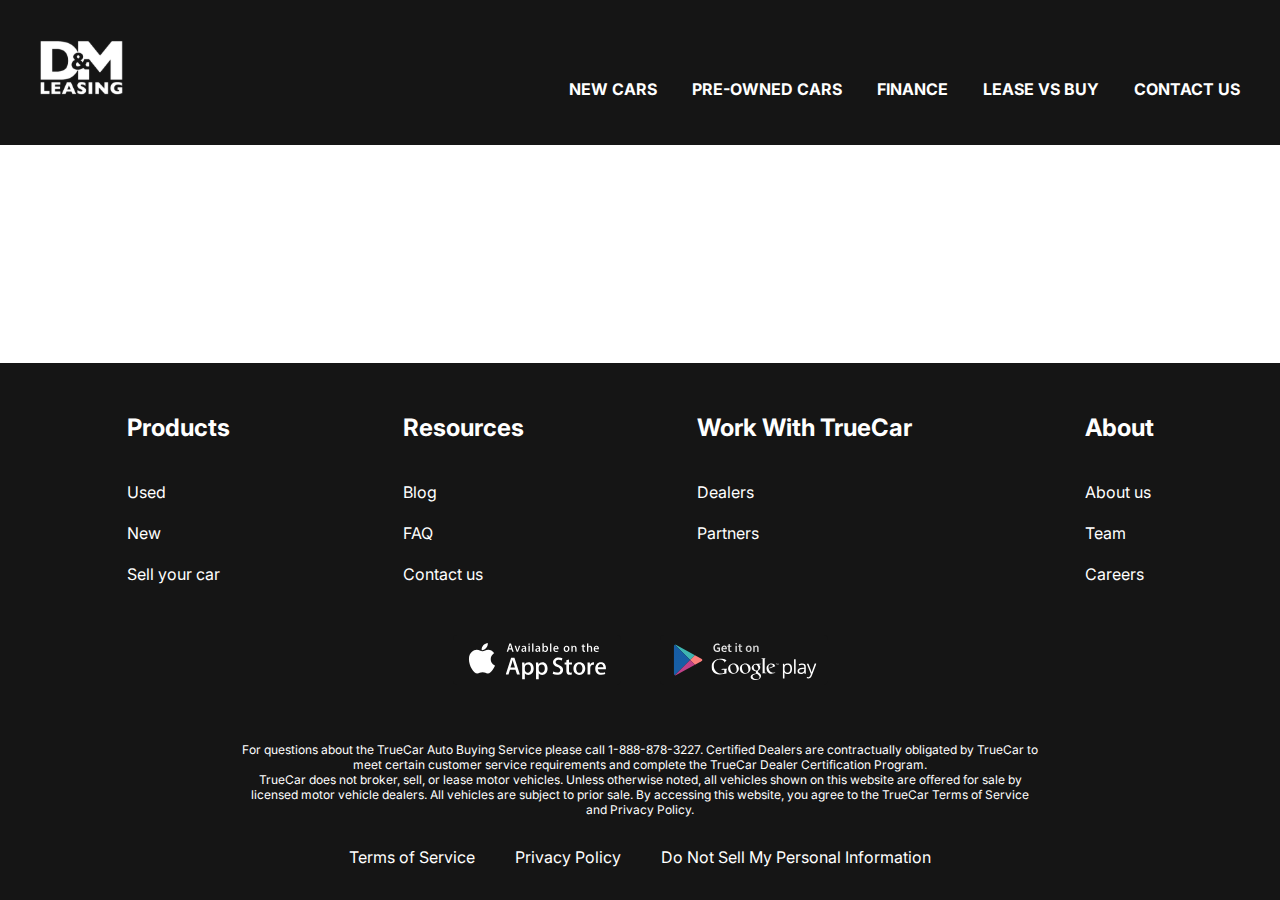
==== contact.html @ af684c59 "footer" ====
<!DOCTYPE html>
<html lang="en">
<head>
    <meta charset="UTF-8">
    <meta http-equiv="X-UA-Compatible" content="IE=edge">
    <meta name="viewport" content="width=device-width, initial-scale=1.0">
    <title>Lease-car</title>
    <link rel="stylesheet" href="./css/style.css">
</head>
<body>
    <div class="wrapper">
        <header class="header">
            <div class="container">
                <div class="header__inner">
                    <a class="logo" href="#">
                        <img class="logo__img" src="./images/svg/logo.svg" alt="logo">
                    </a>
                    <nav class="menu">
                        <ul class="menu__list">
                            <li class="menu__list-item">
                                <a class="menu__list-link" href="#">NEW CARS</a>
                            </li>
                            <li class="menu__list-item">
                                <a class="menu__list-link" href="#">PRE-OWNED CARS</a>
                            </li>
                            <li class="menu__list-item">
                                <a class="menu__list-link" href="#">FINANCE</a>
                            </li>
                            <li class="menu__list-item">
                                <a class="menu__list-link" href="#">LEASE VS BUY</a>
                            </li>
                            <li class="menu__list-item">
                                <a class="menu__list-link" href="#">CONTACT US</a>
                            </li>
                        </ul>
                    </nav>
                </div>
            </div>
        </header>
        <main class="main">

        </main>
        <footer class="footer">
            <div class="container">
                <nav class="footer__menu">
                    <ul class="footer__menu-list">
                        <li class="footer__menu-item">
                            <p class="footer__menu-title">Products</p>
                        </li>
                        <li class="footer__menu-item">
                            <a href="#" class="footer__menu-link">Used</a>
                        </li>
                        <li class="footer__menu-item">
                            <a href="#" class="footer__menu-link">New</a>
                        </li>
                        <li class="footer__menu-item">
                            <a href="#" class="footer__menu-link">Sell your car</a>
                        </li>
                    </ul>
                    <ul class="footer__menu-list">
                        <li class="footer__menu-item">
                            <p class="footer__menu-title">Resources</p>
                        </li>
                        <li class="footer__menu-item">
                            <a href="#" class="footer__menu-link">Blog</a>
                        </li>
                        <li class="footer__menu-item">
                            <a href="#" class="footer__menu-link">FAQ</a>
                        </li>
                        <li class="footer__menu-item">
                            <a href="#" class="footer__menu-link">Contact us</a>
                        </li>
                    </ul>
                    <ul class="footer__menu-list">
                        <li class="footer__menu-item">
                            <p class="footer__menu-title">Work With TrueCar</p>
                        </li>
                        <li class="footer__menu-item">
                            <a href="#" class="footer__menu-link">Dealers</a>
                        </li>
                        <li class="footer__menu-item">
                            <a href="#" class="footer__menu-link">Partners</a>
                        </li>
                    </ul>
                    <ul class="footer__menu-list">
                        <li class="footer__menu-item">
                            <p class="footer__menu-title">About</p>
                        </li>
                        <li class="footer__menu-item">
                            <a href="#" class="footer__menu-link">About us</a>
                        </li>
                        <li class="footer__menu-item">
                            <a href="#" class="footer__menu-link">Team</a>
                        </li>
                        <li class="footer__menu-item">
                            <a href="#" class="footer__menu-link">Careers</a>
                        </li>
                    </ul>
                </nav>
                <ul class="app">
                    <li class="app__item">
                        <a href="#" class="app__item-link">
                            <img class="app__item-img" src="./images/svg/app-store.svg" alt="appstore">
                        </a>
                    </li>
                    <li class="app__item">
                        <a href="#" class="app__item-link">
                            <img class="app__item-img" src="./images/svg/google-play.svg" alt="googleplay">
                        </a>
                    </li>
                </ul>
                <div class="footer__copy">
                    <p class="footer__copy-text">
                        For questions about the TrueCar Auto Buying Service please call 1-888-878-3227.
                        Certified Dealers are contractually obligated by TrueCar to meet certain customer
                        service requirements and complete the TrueCar Dealer Certification Program.
                    </p>
                    <p class="footer__copy-text">
                        TrueCar does not broker, sell, or lease motor vehicles. Unless otherwise noted,
                        all vehicles shown on this website are offered for sale by licensed motor vehicle
                        dealers. All vehicles are subject to prior sale. By accessing this website, you
                        agree to the TrueCar Terms of Service and Privacy Policy.
                    </p>
                </div>
                <nav class="copy__nav">
                    <ul class="copy__nav-list">
                        <li class="copy__nav-item">
                            <a href="#" class="copy__nav-link">Terms of Service</a>
                        </li>
                        <li class="copy__nav-item">
                            <a href="#" class="copy__nav-link">Privacy Policy</a>
                        </li>
                        <li class="copy__nav-item">
                            <a href="#" class="copy__nav-link">Do Not Sell My Personal Information</a>
                        </li>
                    </ul>
                </nav>
            </div>
        </footer>
    </div>
</body>
</html>
---- css/style.css ----
@import url('https://fonts.googleapis.com/css2?family=Inter:wght@400;700&display=swap');

html{
    box-sizing: border-box;
}

html, body{
    height: 100%;
}

*, *::after, *::before{
    box-sizing: inherit;
    margin: 0;
    padding: 0;
}

.wrapper{
    min-height: 100%;
    display: flex;
    flex-direction: column;
}

body{
    font-family: 'Inter', sans-serif;
    font-weight: 700;
    font-size: 16px;
    line-height: 21px;
    color: #151515;
}

a{
    text-decoration: none;
    color: inherit;
}

ul{
    list-style: none;
}

.container{
    max-width: 1220px;
    margin: 0 auto;
    padding: 0 10px;
}

.header{
    background-color: #151515;
}

.header-main{
    background-color: transparent;
}

.header__inner{
    padding-top: 40px;
    padding-bottom: 45px;
    display: flex;
    justify-content: space-between;
    align-items: flex-end;
}

.menu__list{
    display: flex;
    gap: 35px;
      
}

.menu__list-link{
    color: #fff;
    line-height: 19px;
    text-transform: uppercase;
}

.main{
    flex-grow: 1;
}

/* FOOTER */

.footer{
    background-color: #151515;
    color: #fff;
    padding: 50px 0 32px;

}

.footer__menu{
    display: flex;
    justify-content: space-around;
    margin-bottom: 50px;
}

.footer__menu-list{
    max-width: 250px;

}

.footer__menu-title{
    font-size: 24px;
    line-height: 29px;
    text-align: center;
    padding-bottom: 20px;

}

.footer__menu-item + .footer__menu-item{
    padding-top: 20px;

}

.footer__menu-link{
    font-weight: 400;
    font-size: 16px;
    line-height: 21px;
}

.app{
    display: flex;
    justify-content: center;
    gap: 39px;
    margin-bottom: 52px;
}

.footer__copy{
    font-weight: 400;
    font-size: 12px;
    line-height: 15px;
    max-width: 800px;
    margin: 0 auto 30px;
    text-align: center;
}

.copy__nav{

}

.copy__nav-list{
    display: flex;
    justify-content: center;
    gap: 40px;
    font-weight: 400;
    font-size: 16px;
    line-height: 21px;
    text-align: center;

}
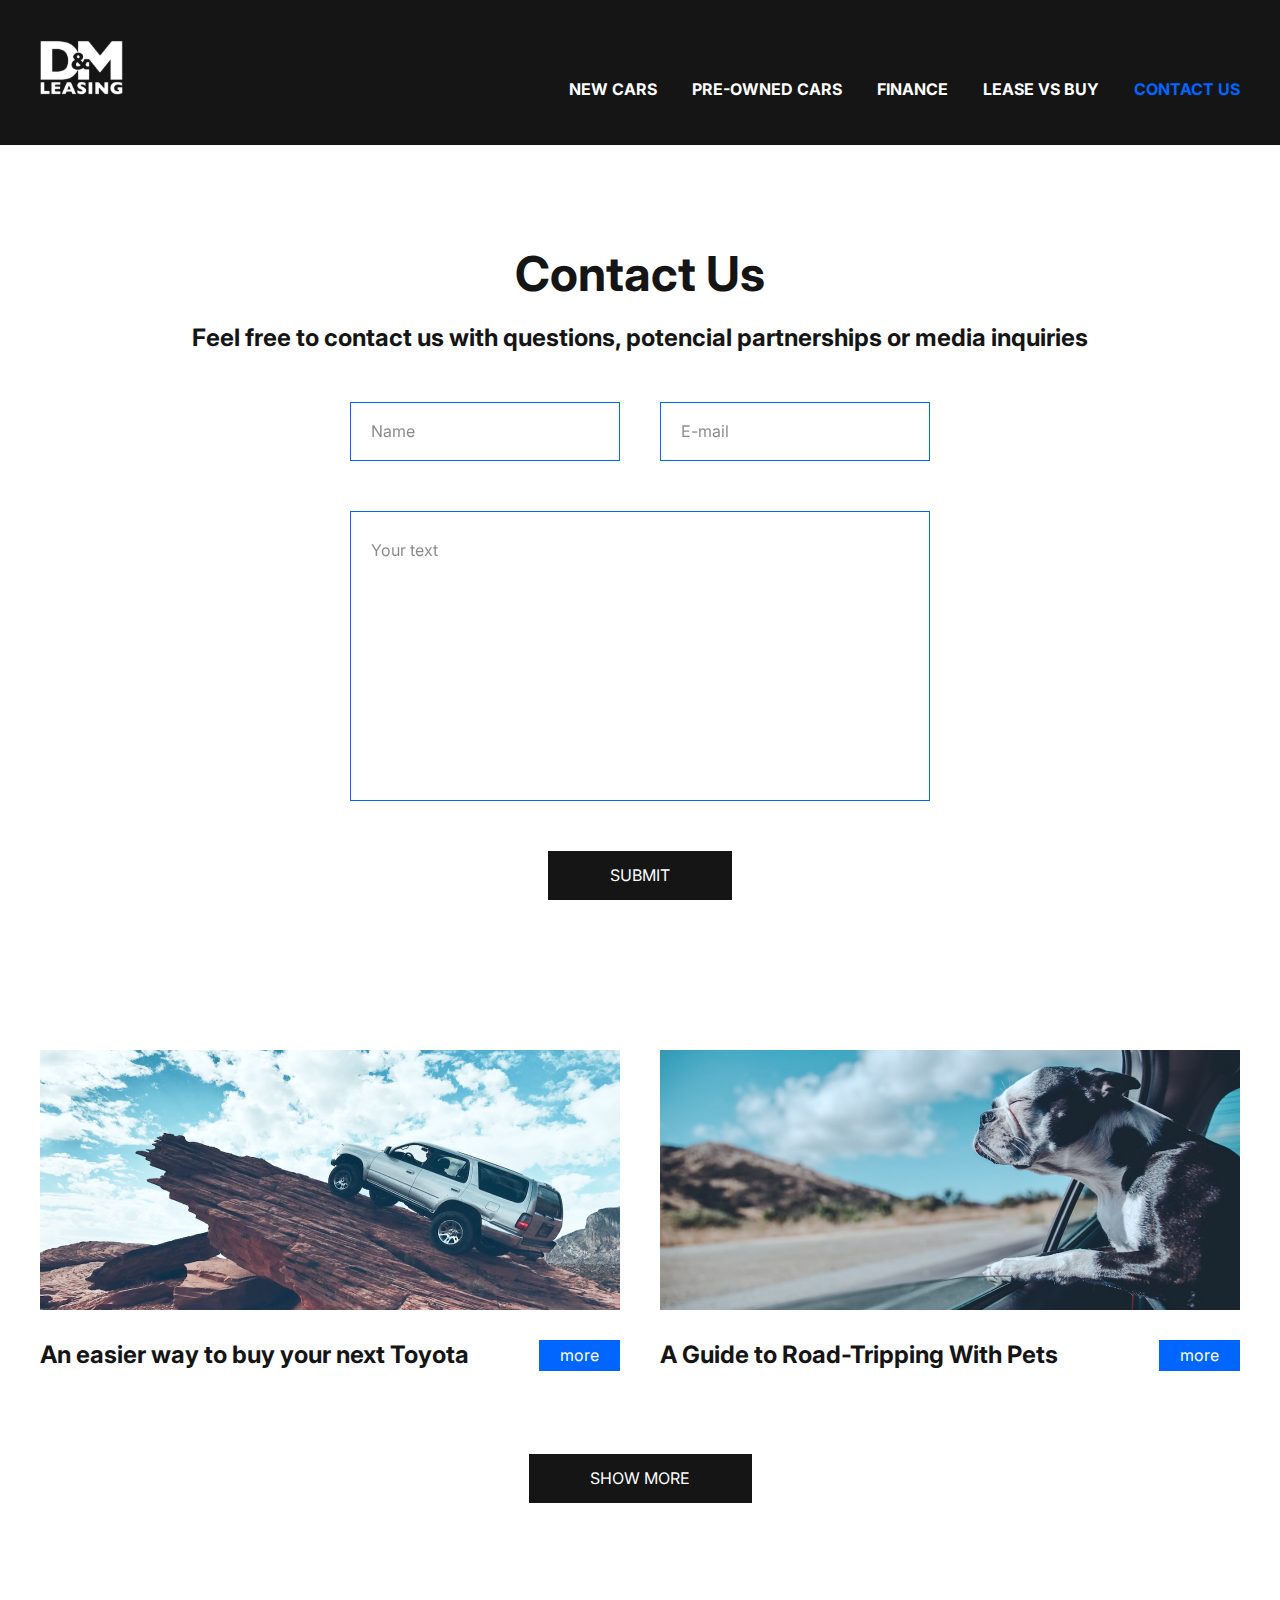
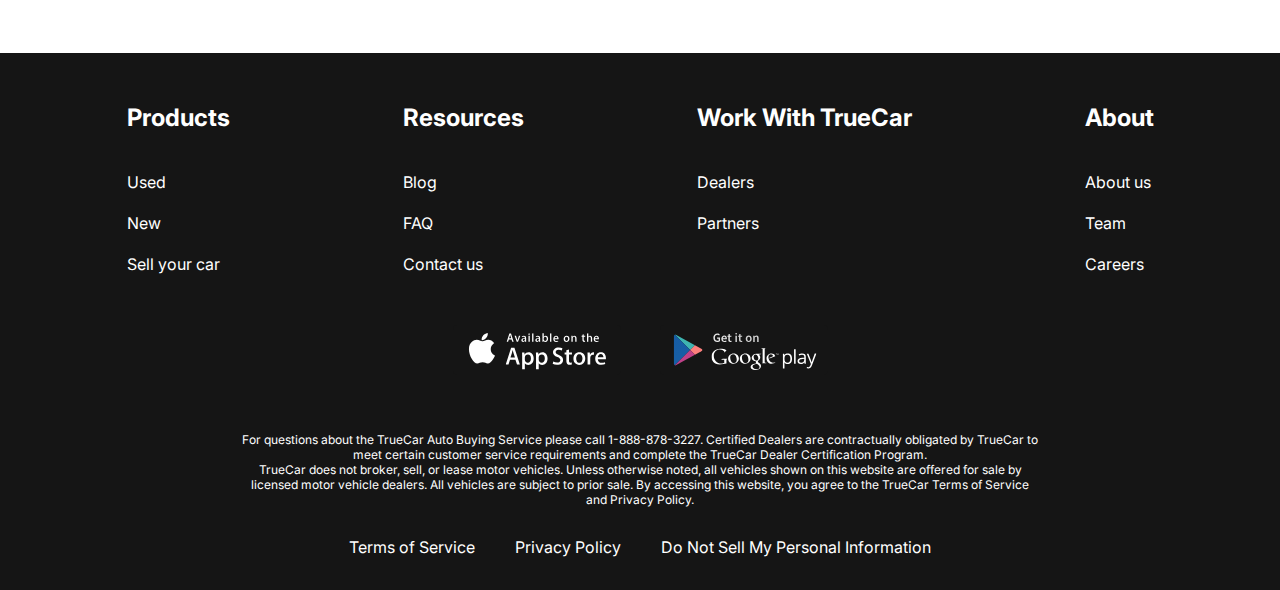
==== commit 8d7cdea4: "sections-contacts" ====
--- a/contact.html
+++ b/contact.html
@@ -12,13 +12,13 @@
         <header class="header">
             <div class="container">
                 <div class="header__inner">
-                    <a class="logo" href="#">
+                    <a class="logo" href="index.html">
                         <img class="logo__img" src="./images/svg/logo.svg" alt="logo">
                     </a>
                     <nav class="menu">
                         <ul class="menu__list">
                             <li class="menu__list-item">
-                                <a class="menu__list-link" href="#">NEW CARS</a>
+                                <a class="menu__list-link" href="new-cars.html">NEW CARS</a>
                             </li>
                             <li class="menu__list-item">
                                 <a class="menu__list-link" href="#">PRE-OWNED CARS</a>
@@ -30,7 +30,7 @@
                                 <a class="menu__list-link" href="#">LEASE VS BUY</a>
                             </li>
                             <li class="menu__list-item">
-                                <a class="menu__list-link" href="#">CONTACT US</a>
+                                <a class="menu__list-link menu__list-link--active" href="#">CONTACT US</a>
                             </li>
                         </ul>
                     </nav>
@@ -38,6 +38,37 @@
             </div>
         </header>
         <main class="main">
+            <section class="contacts">
+                <div class="container">
+                    <h2 class="section-title contacts-title">Contact Us</h2>
+                    <p class="contacts__text">
+                        Feel free to contact us with questions, potencial partnerships or media inquiries
+                    </p>
+                    <form action="#" class="form">
+                        <input type="text" class="form__input" placeholder="Name">
+                        <input type="email" class="form__input" placeholder="E-mail">
+                        <textarea class="form__textarea" placeholder="Your text"></textarea>
+                        <button class="form__btn" type="submit">SUBMIT</button>
+                    </form>
+                </div>
+            </section>
+            <section class="blog">
+                <div class="container">
+                    <div class="blog__items">
+                        <div class="blog__item">
+                            <img src="./images/jpg/img-5.jpg" alt="img" class="blog__item-img">
+                            <h4 class="blog__item-title">An easier way to buy your next Toyota</h4>
+                            <a href="#" class="blog__item-link">more</a>
+                        </div>
+                        <div class="blog__item">
+                            <img src="./images/jpg/img-6.jpg" alt="img" class="blog__item-img">
+                            <h4 class="blog__item-title">A Guide to Road-Tripping With Pets</h4>
+                            <a href="#" class="blog__item-link">more</a>
+                        </div>
+                    </div>
+                    <a href="#" class="showmore__link">SHOW MORE</a>
+                </div>
+            </section>
 
         </main>
         <footer class="footer">
--- a/css/style.css
+++ b/css/style.css
@@ -37,6 +37,13 @@
     list-style: none;
 }
 
+.section-title{
+    margin-bottom: 50px;
+    text-align: center;
+    font-size: 48px;
+    line-height: 58px;
+}
+
 .container{
     max-width: 1220px;
     margin: 0 auto;
@@ -49,6 +56,10 @@
 
 .header-main{
     background-color: transparent;
+    position: absolute;
+    z-index: 10;
+    left: 0;
+    right: 0;
 }
 
 .header__inner{
@@ -71,9 +82,241 @@
     text-transform: uppercase;
 }
 
+.menu__list-link--active{
+    color: #0066FF;
+}
+
+/* MAIN */
+
+/* SECTION-TOP*/
+
 .main{
     flex-grow: 1;
 }
+
+.top{
+    color: #fff;
+    text-align: center;
+    padding-top: 150px;
+    padding-bottom: 50px;
+    position: absolute;
+    z-index: 5;
+    left: 0;
+    right: 0;
+}
+
+.title{
+    font-size: 96px;
+    line-height: 116px;
+    padding-bottom: 40px;
+}
+
+.top__link{
+    font-size: 36px;
+    border: 1px solid #151515;
+    background-color: #151515;
+    padding: 23px;
+    max-width: 350px;
+    width: 100%;
+    display: inline-block;
+    text-transform: uppercase;      
+}
+
+/*SWIPER-SLIDER*/
+
+.swiper::after{
+    content: "";
+    background: rgba(21, 21, 21, 0.3);
+    position: absolute;
+    z-index: 5;
+    left: 0;
+    right: 0;
+    bottom: 0;
+    top: 0;
+}
+
+.swiper-slide{
+    height: 100vh;
+    background-size: cover;
+    background-position: top;
+    background-repeat: no-repeat;
+    background-position: center;
+    
+}
+
+.swiper-pagination-bullet{
+    width: 120px;
+    height: 3px;
+    background-color: #151515;
+    border-radius: 0;
+    opacity: 1;
+    
+
+}
+
+.swiper-pagination-bullet-active{
+    height: 3px;
+    background-color: #fff;
+    
+}
+
+.swiper-pagination-horizontal.swiper-pagination-bullets .swiper-pagination-bullet{
+    margin: 0 15px;
+}
+
+.swiper-pagination-bullets.swiper-pagination-horizontal{
+    bottom: 30px;
+}
+
+/*SECTION-WHY-LEASE*/
+
+.why-lease{
+    padding: 150px 0;
+
+}
+
+.why-lease__list{
+    display: grid;
+    grid-template-columns: repeat(4, 1fr);
+    gap: 40px;
+    text-align: center; 
+
+}
+
+.why-lease__item-img{
+    margin-bottom: 30px;
+
+}
+
+.why-lease__item-title{
+    font-size: 24px;
+    line-height: 29.05px;
+    margin-bottom: 30px;
+}
+
+.why-lease__item-text{
+    font-weight: 400;
+    text-align: left;
+}
+
+/*SECTION-HOW-DOES*/
+
+.how-does{
+    padding-bottom: 150px;
+}
+
+.how-does__inner{
+    max-width: 600px;
+    margin: 0 auto;
+
+}
+
+.how-does__text{
+font-weight: 400;
+}
+
+.how__does-title{
+    font-size: 24px;
+    line-height: 29.05px;
+    padding-top: 50px;
+
+}
+
+.how__does-list{
+padding: 50px 0 70px;
+counter-reset: myCounter;
+}
+
+.how__does-item{
+    list-style-type: none;
+    width: 270px;
+    font-weight: 400;
+    position:relative;
+    margin-left: auto;
+    box-sizing: content-box;
+    padding: 19px 0 19px 240px;
+    min-height: 63px;
+}
+
+.how__does-item + .how__does-item{
+    margin-top: 40px;
+}
+
+.how__does-item::before{
+    counter-increment: myCounter;
+    content: counter(myCounter);
+    display: flex;
+    justify-content: center;
+    align-items: center;
+    background-color: #0066ff;
+    font-size: 48px;
+    line-height: 58.09px;
+    color: #fff;
+    width: 100px;
+    height: 100px;
+    border-radius: 50%;
+    font-weight: 700;
+    position: absolute;
+    left: 0;
+    top: 0;
+    
+}
+
+/*VIDEO*/
+
+.video{
+padding-bottom: 150px;
+}
+
+.video__title{
+   margin-bottom: 20px;
+
+}
+
+.video__text{
+font-size: 24px;
+line-height: 29.05px;
+margin-bottom: 50px;
+text-align: center;
+}
+
+.video__content{
+    display: block;
+    margin: 0 auto;
+}
+
+/*SECTION-IMPORTANT*/
+
+.important{
+padding-bottom: 150px;
+}
+
+.important__title{
+margin-bottom: 20px;
+}
+
+.important__text{
+font-weight: 400;
+margin: 0 auto 50px;
+max-width: 580px;
+}
+
+.important__list{
+display: grid;
+grid-template-columns: repeat(4, 1fr);
+gap: 40px;
+}
+
+.important__item-img{
+margin-bottom: 20px;
+}
+
+.important__item-text{
+font-weight: 400;
+}
+
+
+
 
 /* FOOTER */
 
@@ -144,3 +387,156 @@
     text-align: center;
 
 }
+
+/*CONTACT-HTML*/
+
+/*SECTION-CONTACTS*/
+
+.contacts{
+    padding: 100px 0 150px;
+
+}
+
+.contacts-title{
+    margin-bottom: 20px;
+
+}
+
+.contacts__text{
+    font-size: 24px;
+    line-height: 29.05px;
+    margin-bottom: 50px;
+    text-align: center;
+    padding: 0 100px;
+
+}
+
+.form{
+    max-width: 580px;
+    margin: 0 auto;
+    display: flex;
+    justify-content: space-between;
+    flex-wrap: wrap;
+
+}
+
+.form__input{
+    font-family: 'Inter', sans-serif;
+    width: 270px;
+    padding: 18px 20px;
+    display: inline-block;
+    border: 1px solid #0066FF;
+    margin-bottom: 50px;
+    font-weight: 400;
+    
+    color: #151515;
+    font-size: 16px;
+    line-height: 1.3;
+}
+
+.form__input::placeholder{
+
+    font-weight: 400;
+    opacity: 0.5;
+    color: #151515;
+    font-size: 16px;
+    line-height: 1.3;
+
+}
+
+.form__textarea{
+    font-family: 'Inter', sans-serif;
+    width: 100%;
+    border: 1px solid #0066FF;
+    margin-bottom: 50px;
+    font-weight: 400;
+    color: #151515;
+    font-size: 16px;
+    line-height: 1.3;
+    resize: none;
+    padding: 28px 20px;
+    height: 290px;
+}
+
+.form__textarea::placeholder{
+    font-family: 'Inter', sans-serif;
+    font-weight: 400;
+    opacity: 0.5;
+    color: #151515;
+    font-size: 16px;
+    line-height: 1.3;
+}
+
+.form__btn{
+    font-family: 'Inter', sans-serif;
+    text-transform: uppercase;
+    color: #fff;
+    font-weight: 400;
+    font-size: 16px;
+    line-height: 130%;
+    background-color: #151515;
+    border: 1px solid #151515;
+    padding: 13px 61px;
+    display: inline-block;
+    margin: 0 auto;
+
+}
+
+/*sECTION-BLOG*/
+
+.blog{
+    padding-bottom: 150px;
+
+}
+
+.blog__items{
+    display: grid;
+    grid-template-columns: repeat(2, 1fr);
+    gap: 40px;
+    margin-bottom: 83px;
+
+}
+
+.blog__item{
+    display: flex;
+    justify-content: space-between;
+    flex-wrap: wrap;
+
+}
+
+.blog__item-img{
+    margin-bottom: 30px;
+    width: 100%;
+
+}
+
+.blog__item-title{
+    flex-basis: 446px;
+    font-size: 24px;
+    line-height: 29.05px;
+
+}
+
+.blog__item-link{
+    font-weight: 400;
+    color: #fff;
+    border: 1px solid #0066FF;
+    background-color: #0066FF;
+    padding: 4px 20px;
+    display: inline-block;
+
+}
+
+.showmore__link{
+    font-weight: 400;
+    color: #fff;
+    border: 1px solid #151515;
+    background-color: #151515;
+    padding: 13px;
+    width: 223px;
+    display: block;
+    text-transform: uppercase;
+    text-align: center;
+    margin: 0 auto;
+}
+
